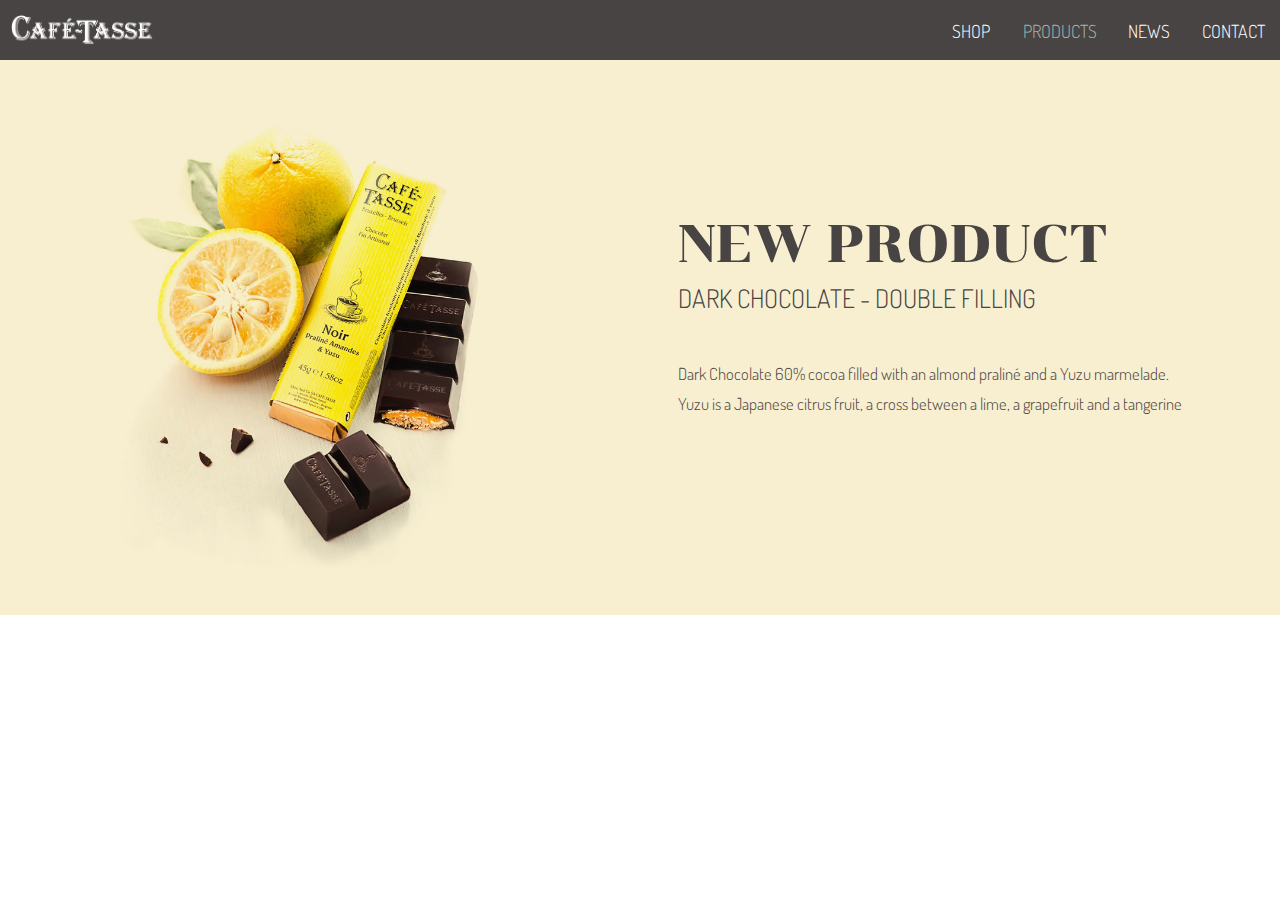
==== product.html @ ad8f907a "update1" ====
<!DOCTYPE html>
<html>
    <head>
        <title>Café-Tasse</title>
        <link href="https://fonts.googleapis.com/css?family=Chonburi|Dosis:300,400,700" rel="stylesheet">
        <link rel="stylesheet" type="text/css" href="product.css"/>
        <script src="https://ajax.googleapis.com/ajax/libs/jquery/1.12.4/jquery.min.js"></script>
        <script type="text/javascript"></script>
    </head>
    <body>
        <div id="navigation">
          <div id="color"></div>
          <a href="index.html"><img id="logo" src="logo3.png"/></a>
          <a href="#"><p class="navigation" id="shop">SHOP</p></a>
          <a href="#"><p class="navigation" id="products">PRODUCTS</p></a>
          <a href="#"><p class="navigation" id="news">NEWS</p></a>
          <a href="#"><p class="navigation" id="contact">CONTACT</p></a>
        </div>

        <div id="section3">
           <img class="images" id="image3" src="image/9-5.jpg"/>
           <a href="#"><div class="features" id="feature3">
            <h1>NEW PRODUCT</h1>
            <h2>DARK CHOCOLATE - DOUBLE FILLING</h2>
            <h3>Dark Chocolate 60% cocoa filled with an almond praliné and a Yuzu marmelade. <br>Yuzu is a Japanese citrus fruit, a cross between a lime, a grapefruit and a tangerine</h3></a>
           </div>
        </div>

        <div id="menu">

        </div>



    </body>
</html>
---- product.css ----
/* remove built-in styling */

html, html, body, div, span, applet, object, iframe,
h1, h2, h3, h4, h5, h6, p, blockquote, pre,
a, abbr, acronym, address, big, cite, code,
del, dfn, em, img, ins, kbd, q, s, samp,
small, strike, strong, sub, sup, tt, var,
b, u, i, center,
dl, dt, dd, ol, ul, li,
fieldset, form, label, legend,
table, caption, tbody, tfoot, thead, tr, th, td,
article, aside, canvas, details, embed,
figure, figcaption, footer, header, hgroup,
menu, nav, output, ruby, section, summary,
time, mark, audio, video {
  margin: 0;
  padding: 0;
  border: 0;
  font-size: 100%;
  font: inherit;
  vertical-align: baseline;
  text-decoration: none;
}
/* HTML5 display-role reset for older browsers */
article, aside, details, figcaption, figure,
footer, header, hgroup, menu, nav, section {
  display: block;
}
body {
  line-height: 1.4;
}
ol, ul {
  list-style: none;
}
blockquote, q {
  quotes: none;
}
blockquote:before, blockquote:after,
q:before, q:after {
  content: '';
  content: none;
}
table {
  border-collapse: collapse;
  border-spacing: 0;
}


/* general style */


img {
  user-drag: none;
  user-select: none;
  -moz-user-select: none;
  -webkit-user-drag: none;
  -webkit-user-select: none;
  -ms-user-select: none;
}

h1 {
  font-family: Chonburi, serif;
  color: #494444;
  font-size: 4vw;
}

h2 {
  font-family: Dosis, sans-serif;
  color: #494444;
  font-weight: 300;
  font-size: 2vw;
  line-height: 1.8;
}

h3 {
  font-family: Dosis, sans-serif;
  color: #494444;
  font-weight: 300;
  font-size: 2vw;
  line-height: 1.8;
  margin-top: 3vw;
}



video::-webkit-media-controls-enclosure {
  display: none !important;
}

video::-webkit-media-control {
  display: none !important;
}

video {
  width: 100vw;
  position: fixed;
  z-index: -2;
}

/* navigation */

#navigation {
  height: 60px;
  width: 100vw;
  position: fixed;
  z-index: +5;
}

#color {
  height: 60px;
  width: 100vw;
  position: fixed;
  background-color: #494444;
}

#logo {
  position: fixed;
  height: 30px;
  top: 15px;
  left: 10px;
}

.navigation {
  position: fixed;
  font-family: Dosis, sans-serif;
  font-weight: 300;
  font-size: 18px;
  color: white;
  top: 19px;
}

.navigation:hover {
  color: #a1b7ab;
}

#contact {
  right: 15px;
}

#news {
  right: 110px;
}

#products {
  right: 183px;
  color: #a1b7ab;
}

#shop {
  right: 290px;
}

/* new products */

h1 {
  font-family: Chonburi, serif;
  color: #494444;
  font-size: 4vw;
}

h2 {
  font-family: Dosis, sans-serif;
  color: #494444;
  font-weight: 300;
  font-size: 2vw;
  line-height: 1.8;
}

h3 {
    font-family: Dosis, sans-serif;
    color: #494444;
    font-weight: 300;
    font-size: 1.3vw;;
    line-height: 1.8;
}

.images {
  position: absolute;
}

.features {
  position: absolute;
  text-align: center;
  line-height: 1.2;
  font-family: Chonburi, serif;
  color: #494444;
}


#section3 {
  width: 100vw;
  position: absolute;
  top: 60px;
  z-index: +4;
  height: 30vw;
}

#color3-1 {
  width: 100vw;
  height: 20vw;
  position: absolute;
  background-color: #f4d495;
  top: 5vw;
}

#image3 {
  width: 100vw;
}

#feature3 {
  top: 12vw;
  left: 53vw;
  font-size: 4vw;
  text-align: left;
}

#feature3 :hover {
  color: #446353;
}
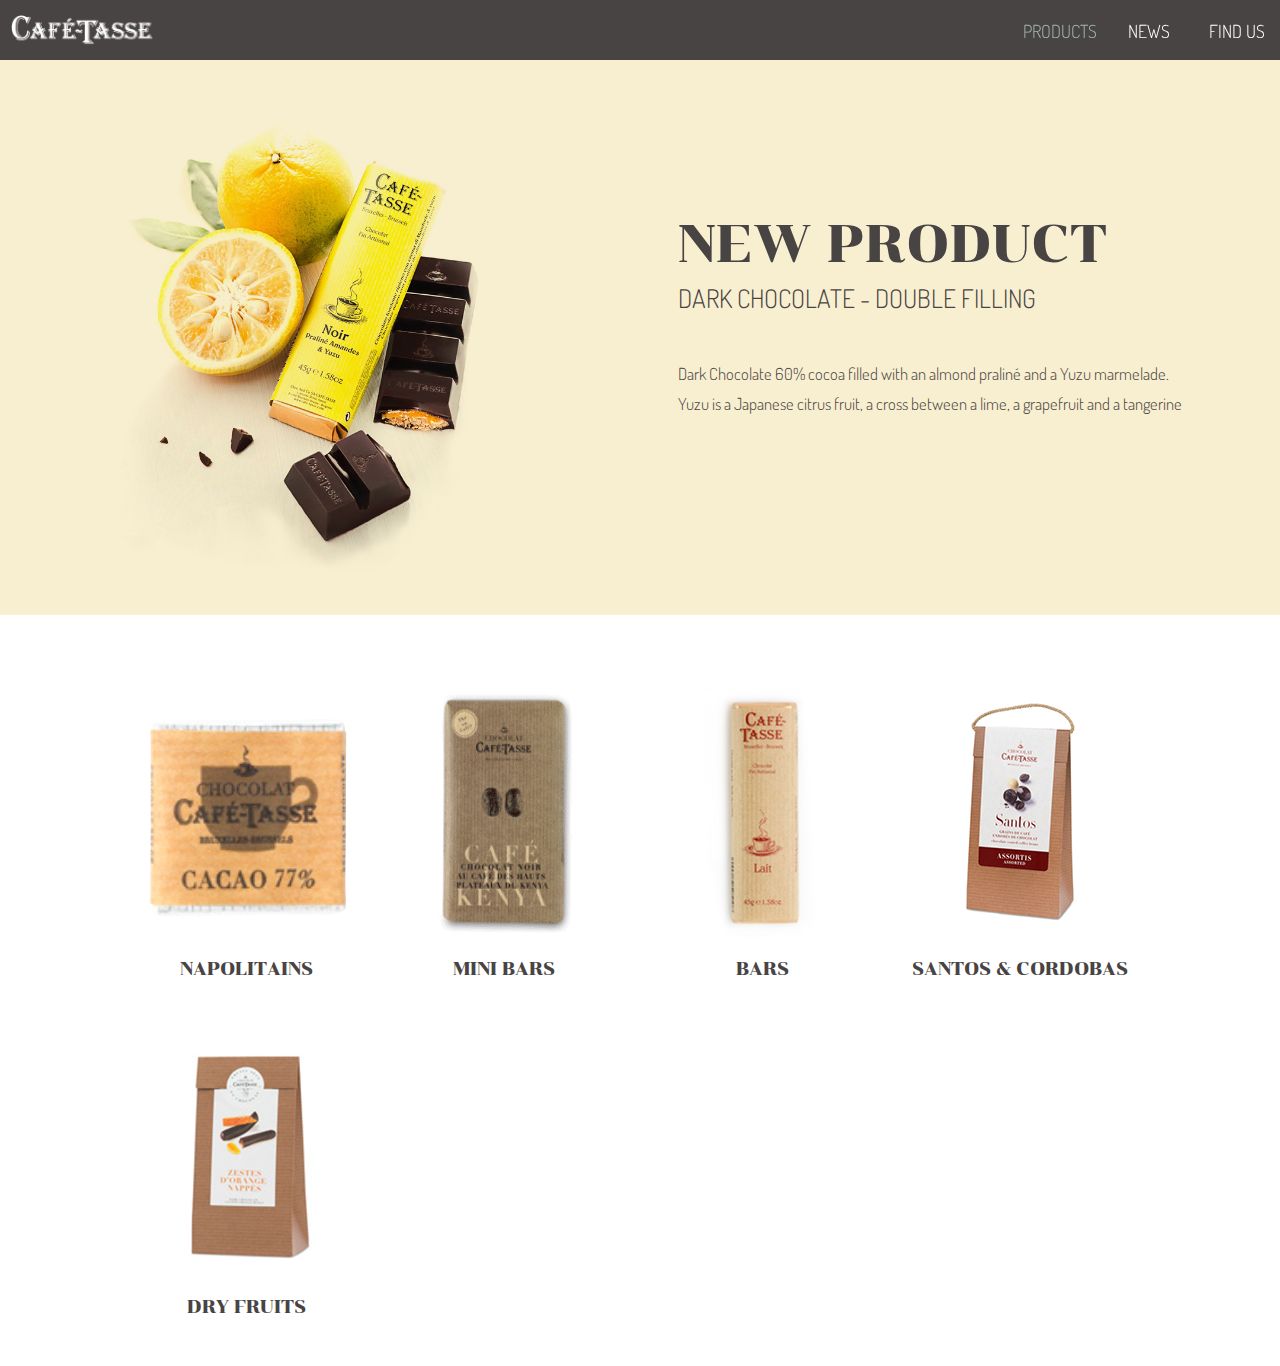
==== commit 1963993a: "update2" ====
--- a/product.html
+++ b/product.html
@@ -11,10 +11,9 @@
         <div id="navigation">
           <div id="color"></div>
           <a href="index.html"><img id="logo" src="logo3.png"/></a>
-          <a href="#"><p class="navigation" id="shop">SHOP</p></a>
           <a href="#"><p class="navigation" id="products">PRODUCTS</p></a>
           <a href="#"><p class="navigation" id="news">NEWS</p></a>
-          <a href="#"><p class="navigation" id="contact">CONTACT</p></a>
+          <a href="#"><p class="navigation" id="contact">FIND US</p></a>
         </div>
 
         <div id="section3">
@@ -27,7 +26,22 @@
         </div>
 
         <div id="menu">
-
+            <a href="#"><div class="menu" id="napolitain">
+                <h4>NAPOLITAINS</h4>
+            </div></a>
+            <a href="#"><div class="menu" id="mini">
+                <h4>MINI BARS</h4>
+            </div></a>
+            <a href="#"><div class="menu" id="bar">
+                <h4>BARS</h4>
+            </div></a>
+            <a href="#"><div class="menu" id="santos">
+                <h4>SANTOS & CORDOBAS</h4>
+            </div></a>
+            <a href="#"><div class="menu" id="fruit">
+                <h4>DRY FRUITS</h4>
+            </div></a>
+            <a href="#"><div class="menu" ></div></a>
         </div>
 
 
--- a/product.css
+++ b/product.css
@@ -146,10 +146,6 @@
   color: #a1b7ab;
 }
 
-#shop {
-  right: 290px;
-}
-
 /* new products */
 
 h1 {
@@ -167,20 +163,16 @@
 }
 
 h3 {
-    font-family: Dosis, sans-serif;
-    color: #494444;
-    font-weight: 300;
-    font-size: 1.3vw;;
-    line-height: 1.8;
-}
-
-.images {
-  position: absolute;
-}
+  font-family: Dosis, sans-serif;
+  color: #494444;
+  font-weight: 300;
+  font-size: 1.3vw;;
+  line-height: 1.8;
+}
+
 
 .features {
   position: absolute;
-  text-align: center;
   line-height: 1.2;
   font-family: Chonburi, serif;
   color: #494444;
@@ -188,19 +180,8 @@
 
 
 #section3 {
-  width: 100vw;
-  position: absolute;
+  position: relative;
   top: 60px;
-  z-index: +4;
-  height: 30vw;
-}
-
-#color3-1 {
-  width: 100vw;
-  height: 20vw;
-  position: absolute;
-  background-color: #f4d495;
-  top: 5vw;
 }
 
 #image3 {
@@ -215,5 +196,139 @@
 }
 
 #feature3 :hover {
-  color: #446353;
-}
+  color: #527c64;
+}
+
+/* menu general layout */
+
+#menu {
+  top: 120px;
+  position: relative;
+  padding: 4px;
+  padding-right: 0 auto;
+}
+
+
+.menu {
+  width: 250px;
+  height: 290px;
+  position: relative;
+  display: inline-block;
+  margin: 2px;
+  margin-bottom: 40px;
+}
+
+.menuimage {
+  position: absolute;
+  top: 0 auto;
+  left: 0 auto;
+}
+
+h4 {
+  text-align: center;
+  font-family: Chonburi, serif;
+  color: #494444;
+  font-size: 18px;
+  position: absolute;
+  top: 270px;
+  width: 250px;
+}
+
+h4:hover {
+  color: #527c64;
+}
+
+/* image links */
+
+#napolitain {
+  background-image: url("menu/napolitain.jpg");
+  background-repeat: no-repeat;
+}
+
+#napolitain:hover {
+  background-image: url("menu/napolitain.gif");
+}
+
+#mini {
+  background-image: url("menu/mini.jpg");
+  background-repeat: no-repeat;
+}
+
+#mini:hover {
+  background-image: url("menu/mini.gif");
+}
+
+#bar {
+  background-image: url("menu/bar.jpg");
+  background-repeat: no-repeat;
+}
+
+#bar:hover {
+  background-image: url("menu/bar.gif");
+}
+
+#santos {
+  background-image: url("menu/santos.jpg");
+  background-repeat: no-repeat;
+}
+
+#santos:hover {
+  background-image: url("menu/santos.gif");
+}
+
+#fruit {
+  background-image: url("menu/fruit.jpg");
+  background-repeat: no-repeat;
+}
+
+#fruit:hover {
+  background-image: url("menu/fruit.gif");
+}
+
+
+/* screen width */
+
+@media screen and (min-width: 1030px){
+
+#menu {
+  width: 1030px;
+  margin-left: 50vw;
+  left: -525px;
+}
+}
+
+@media screen and (max-width: 1029px){
+
+#menu {
+  width: 772px;
+  margin-left: 50vw;
+  left: -396px;
+}
+}
+
+@media screen and (max-width: 771px){
+
+#menu {
+  width: 512px;
+  margin-left: 50vw;
+  left: -266px;
+}
+}
+
+@media screen and (max-width: 511px){
+
+#menu {
+  padding: 0 auto;
+  margin-left: 0;
+  left: -10px;
+
+}
+
+.menu {
+  width: 100vw;
+  height: 300px;
+  margin: 0 auto;
+  left: 0 auto;
+}
+
+}
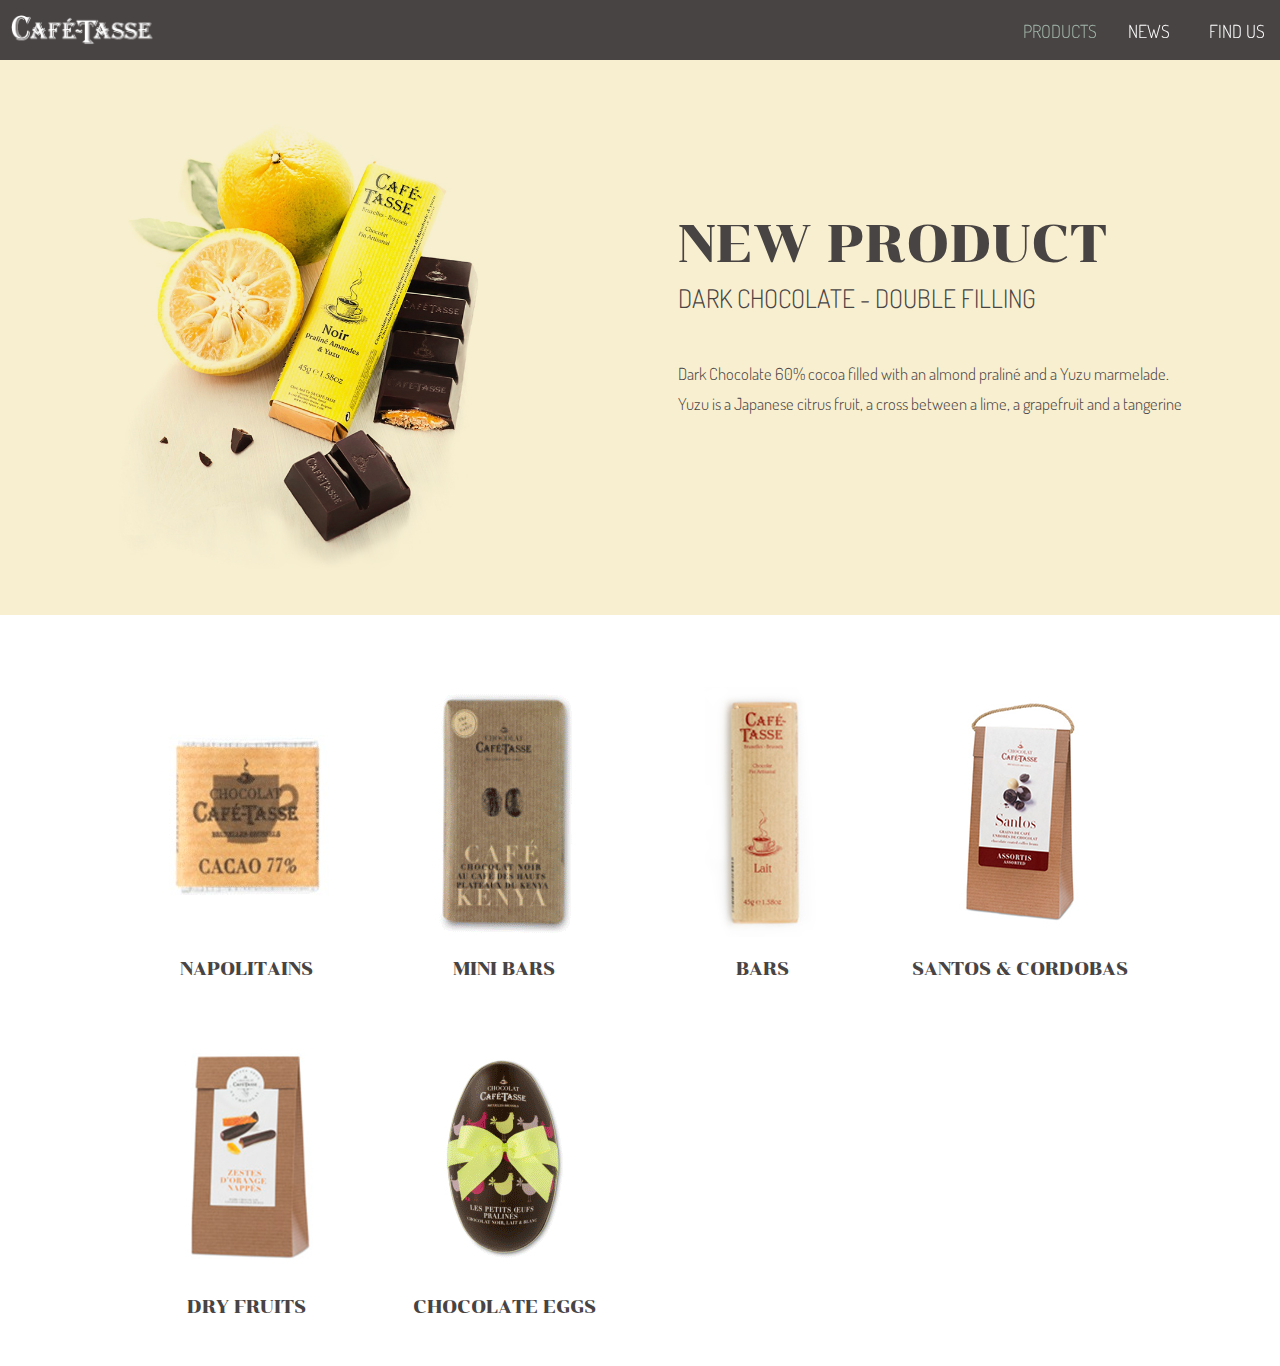
==== commit ed1c4c32: "update3" ====
--- a/product.html
+++ b/product.html
@@ -41,7 +41,9 @@
             <a href="#"><div class="menu" id="fruit">
                 <h4>DRY FRUITS</h4>
             </div></a>
-            <a href="#"><div class="menu" ></div></a>
+            <a href="#"><div class="menu" id="egg">
+                <h4>CHOCOLATE EGGS</h4>
+            </div></a>
         </div>
 
 
--- a/product.css
+++ b/product.css
@@ -285,6 +285,14 @@
   background-image: url("menu/fruit.gif");
 }
 
+#egg {
+  background-image: url("menu/egg.jpg");
+  background-repeat: no-repeat;
+}
+
+#egg:hover {
+  background-image: url("menu/egg.gif");
+}
 
 /* screen width */
 
